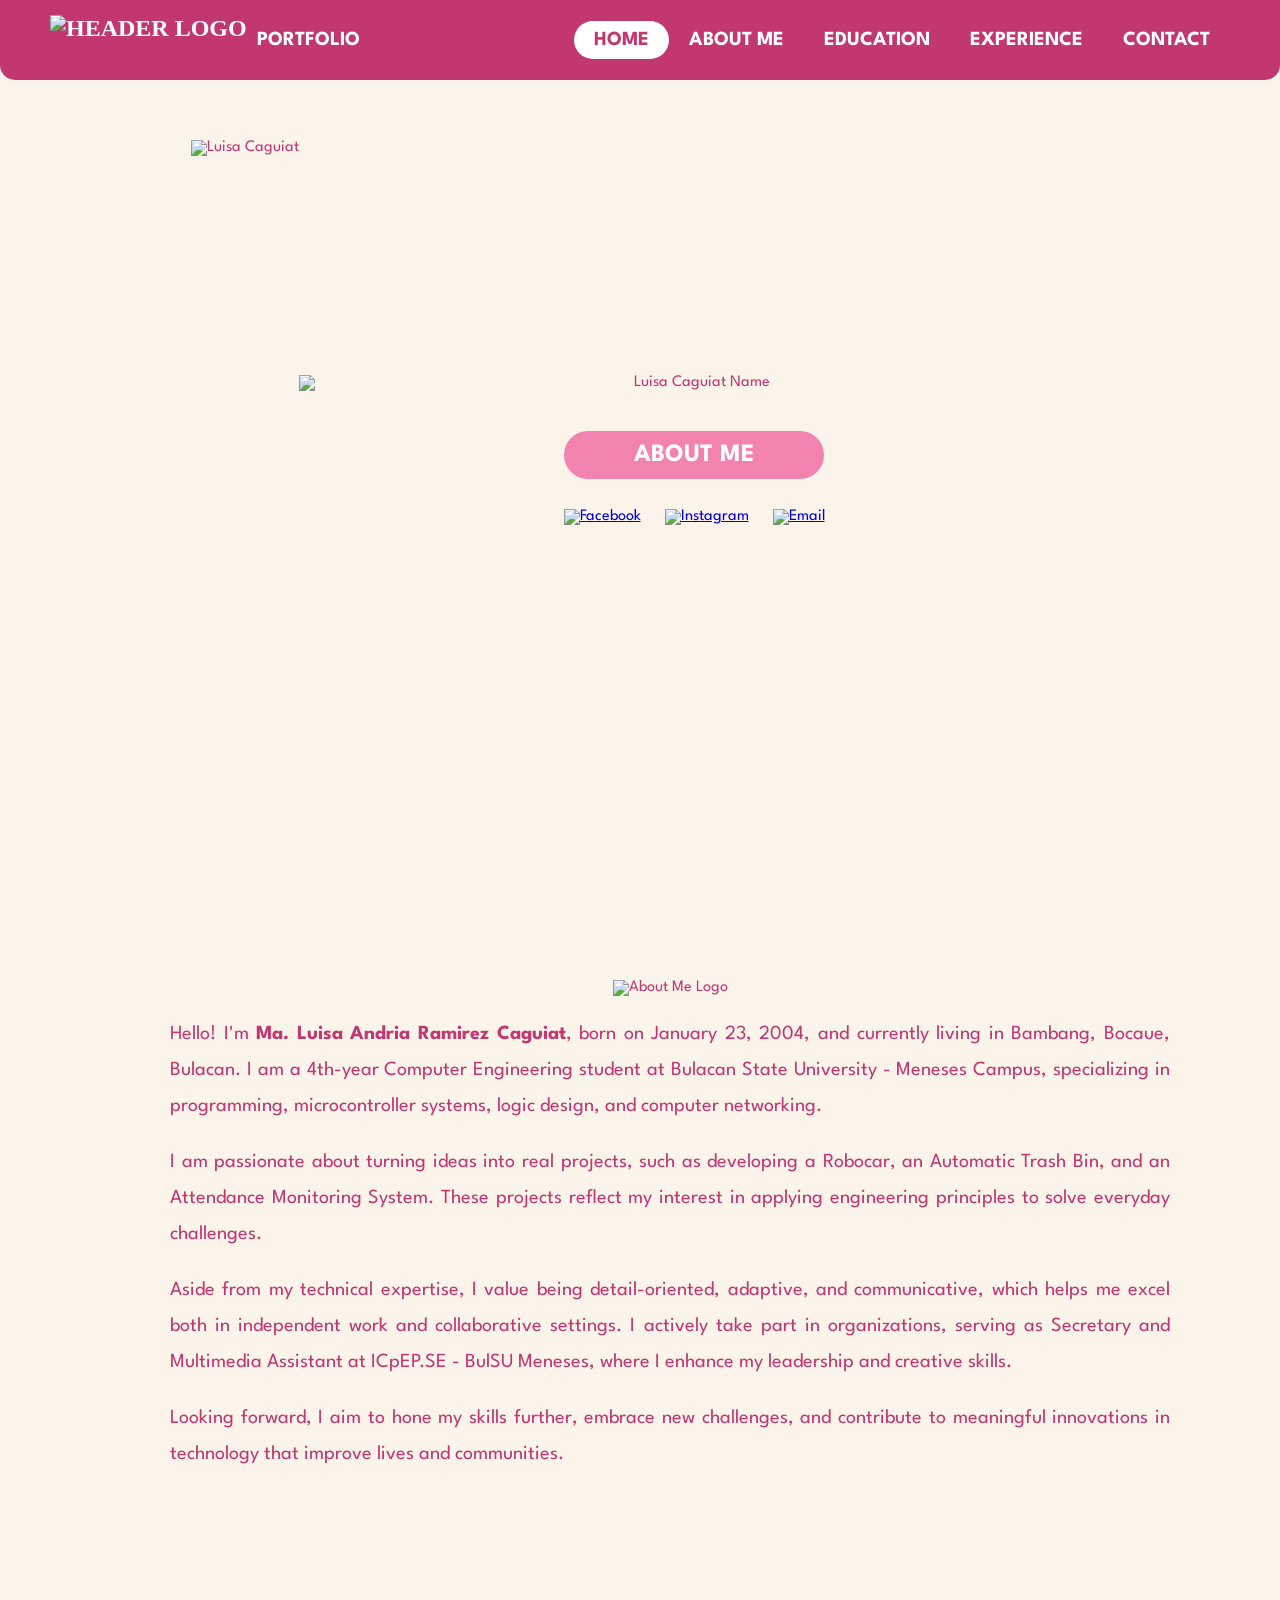
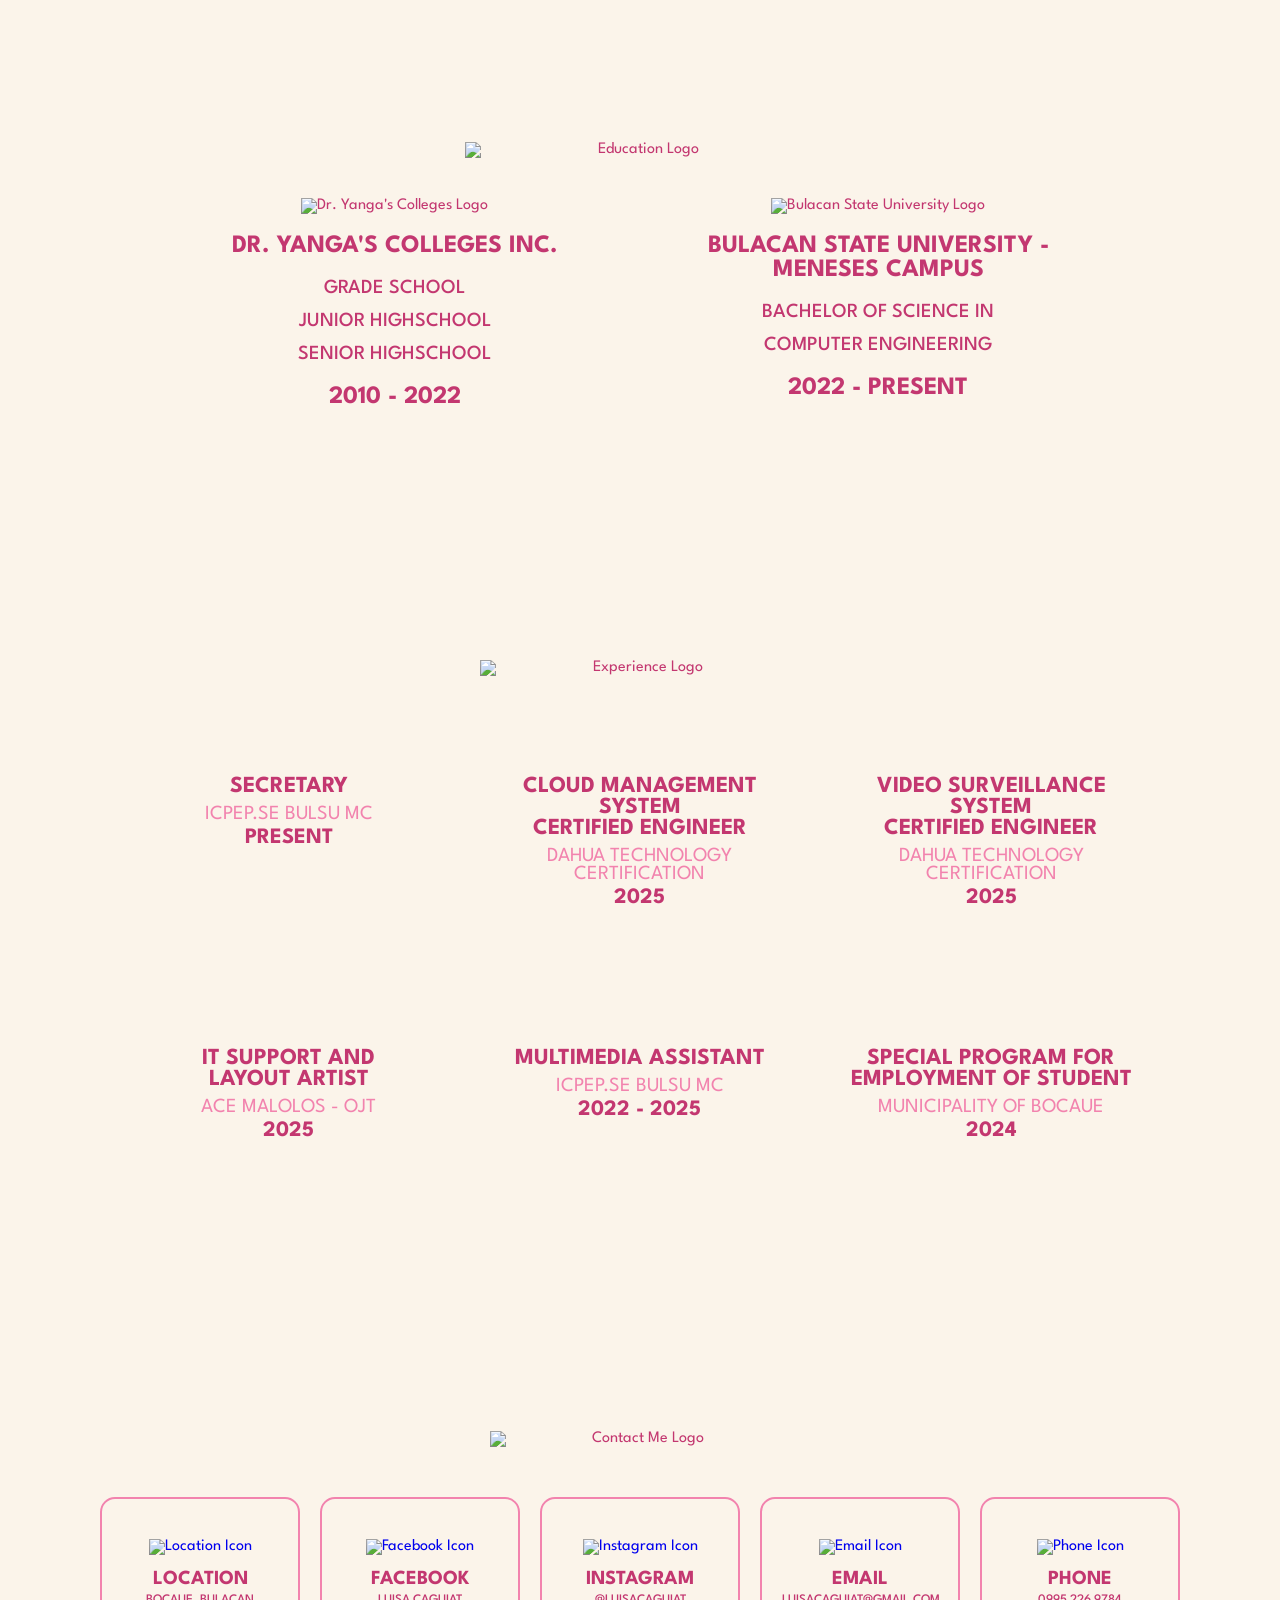
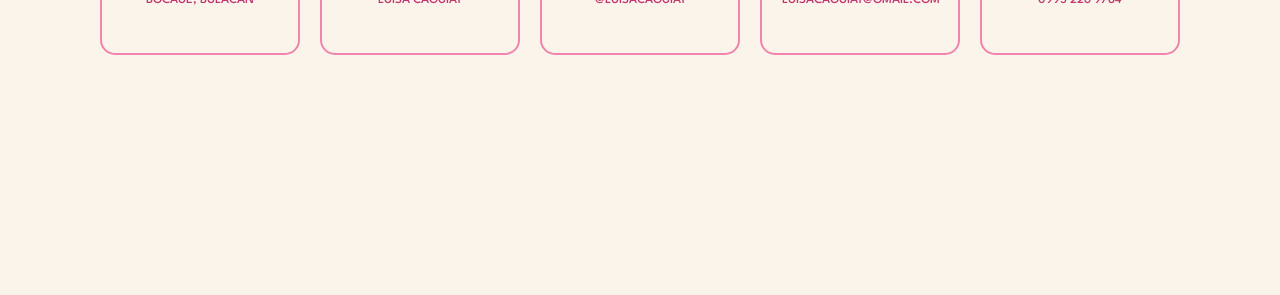
==== index.html @ eb60dd88 "Rename html.html to index.html" ====
<!DOCTYPE html>
<html lang="en">
  <head>
    <meta charset="UTF-8">
    <meta name="viewport" content="width=device-width, initial-scale=1.0">
    <title>Luisa Caguiat Portfolio</title>

    <!-- IMPORT FONT -->
    <link href="https://fonts.googleapis.com/css2?family=League+Spartan:wght@400;600;700&display=swap" rel="stylesheet">

    <!-- CSS AND JAVASCRIPT -->
    <link rel="stylesheet" href="css.css">
    <script src="script.js"></script>
  </head>

  <body>

    <!-- HEADER -->
      <header>
        <div class="logo">
          <img src="/Users/andria/Downloads/website_pictures/header_logo.png" alt="HEADER LOGO" class="logo-icon">
          <span class="logo-text">PORTFOLIO</span>
        </div>
          <nav>
            <ul>
              <li><a href="#home">HOME</a></li>
              <li><a href="#about">ABOUT ME</a></li>
              <li><a href="#education">EDUCATION</a></li>
              <li><a href="#experience">EXPERIENCE</a></li>
              <li><a href="#contact_me">CONTACT</a></li>
            </ul>
          </nav>
      </header>

    <!-- HOME -->
      <section id = "home" class="home">
        <div class="home-img">
          <img src="/Users/andria/Downloads/website_pictures/luisa_pic.png" alt="Luisa Caguiat">
        </div>
        <div class="home-content">
          <img src="/Users/andria/Downloads/website_pictures/luisa_caguiat.png" alt="Luisa Caguiat Name" class="name-img">
          <a href="#about" class="btn">ABOUT ME</a>
            <div class="socials">
              <a href="https://www.facebook.com/andriaaax/"><img src="/Users/andria/Downloads/website_pictures/facebook_logo.png" alt="Facebook"></a>
              <a href="https://www.instagram.com/luisacaguiat/"><img src="/Users/andria/Downloads/website_pictures/ig_logo.png" alt="Instagram"></a>
              <a href="mailto:luisacaguiat@gmail.com"><img src="/Users/andria/Downloads/website_pictures/mail_logo.png" alt="Email"></a>
            </div>
        </div>
      </section>

    <!-- ABOUT ME -->
      <section id="about" class="about-section">
        <div class="content">
            <img src="/Users/andria/Downloads/website_pictures/about_me.png" alt="About Me Logo" class="about-logo">
            <p>
              Hello! I'm <b>Ma. Luisa Andria Ramirez Caguiat</b>, born on January 23, 2004, and currently living in 
              Bambang, Bocaue, Bulacan. I am a 4th-year Computer Engineering student at Bulacan State 
              University - Meneses Campus, specializing in programming, microcontroller systems, logic design, 
              and computer networking.
            </p>  
            <p>
              I am passionate about turning ideas into real projects, such as developing a Robocar, an Automatic 
              Trash Bin, and an Attendance Monitoring System. These projects reflect my interest in applying 
              engineering principles to solve everyday challenges.
            </p>
            <p>
              Aside from my technical expertise, I value being detail-oriented, adaptive, and communicative, 
              which helps me excel both in independent work and collaborative settings. I actively take part in 
              organizations, serving as Secretary and Multimedia Assistant at ICpEP.SE - BulSU Meneses, 
              where I enhance my leadership and creative skills.
            </p>
            <p>
              Looking forward, I aim to hone my skills further, embrace new challenges, and contribute to 
              meaningful innovations in technology that improve lives and communities.
            </p>
        </div>
      </section>



    <!-- EDUCATION -->
      <section id="education" class="education-section">
        <div class="education-title">
          <img src="/Users/andria/Downloads/website_pictures/education_logo.png" alt="Education Logo">
        </div>

        <div class="education-container">
          <!-- DYCI -->
          <div class="education-card">
            <img src="/Users/andria/Downloads/website_pictures/dyci_logo.png" alt="Dr. Yanga's Colleges Logo">
            <h3>DR. YANGA'S COLLEGES INC.</h3>
            <p>GRADE SCHOOL</p>
            <p>JUNIOR HIGHSCHOOL</p>
            <p>SENIOR HIGHSCHOOL</p>
            <p class="year">2010 - 2022</p>
          </div>

          <!-- BULSU MC -->
          <div class="education-card">
            <img src="/Users/andria/Downloads/website_pictures/bulsu_logo.png" alt="Bulacan State University Logo">
            <h3>BULACAN STATE UNIVERSITY -<br> MENESES CAMPUS</h3>
            <p>BACHELOR OF SCIENCE IN</p>
            <p>COMPUTER ENGINEERING</p>
            <p class="year">2022 - PRESENT</p>
          </div>
        </div>
      </section>


    <!-- EXPERIENCE -->
      <section id="experience" class="experience">
        <img src="/Users/andria/Downloads/website_pictures/experience_logo.png" alt="Experience Logo" class="exp-title">

        <div class="exp-container">
          <div class="exp-box">
            <h3>SECRETARY</h3>
            <p>ICPEP.SE BULSU MC</p>
            <span>PRESENT</span>
          </div>

          <div class="exp-box">
            <h3>CLOUD MANAGEMENT SYSTEM<br> CERTIFIED ENGINEER</h3>
            <p>DAHUA TECHNOLOGY CERTIFICATION</p>
            <span>2025</span>
          </div>

          <div class="exp-box">
            <h3>VIDEO SURVEILLANCE SYSTEM<br> CERTIFIED ENGINEER</h3>
            <p>DAHUA TECHNOLOGY CERTIFICATION</p>
            <span>2025</span>
          </div>

          <div class="exp-box">
            <h3>IT SUPPORT AND<br> LAYOUT ARTIST</h3>
            <p>ACE MALOLOS - OJT</p>
            <span>2025</span>
          </div>

          <div class="exp-box">
            <h3>MULTIMEDIA ASSISTANT</h3>
            <p>ICPEP.SE BULSU MC</p>
            <span>2022 - 2025</span>
          </div>

          <div class="exp-box">
            <h3>SPECIAL PROGRAM FOR<br> EMPLOYMENT OF STUDENT</h3>
            <p>MUNICIPALITY OF BOCAUE</p>
            <span>2024</span>
          </div>
        </div>
      </section>

    <!-- CONTACT -->
      <section id="contact_me" class="contact">
        <img src="/Users/andria/Downloads/website_pictures/contact_me_logo.png" alt="Contact Me Logo" class="contact-title">

        <div class="contact-container">
          <!-- LOCATION -->
          <a href="https://maps.apple.com/place?auid=5457978968095802578&coordinate=14.790913,120.927696&lsp=7618&name=My%20Location&map=explore" target="_blank" class="contact-box">
            <img src="/Users/andria/Downloads/website_pictures/location_logo.png" alt="Location Icon" class="contact-icon">
            <h3>LOCATION</h3>
            <p> BOCAUE, BULACAN</p>
          </a>

          <!-- FACEBOOK -->
          <a href="https://www.facebook.com/andriaaax/" target="_blank" class="contact-box">
            <img src="/Users/andria/Downloads/website_pictures/fb_logo.png" alt="Facebook Icon" class="contact-icon">
            <h3>FACEBOOK</h3>
            <p>LUISA CAGUIAT</p>
          </a>
          
        <!-- INSTAGRAM -->
          <a href="https://www.instagram.com/luisacaguiat/" target="_blank" class="contact-box">
            <img src="/Users/andria/Downloads/website_pictures/insta_logo.png" alt="Instagram Icon" class="contact-icon">
            <h3>INSTAGRAM</h3>
            <p>@LUISACAGUIAT</p>
          </a>

          <!-- EMAIL -->
          <a href="mailto:luisacaguiat@gmail.com" class="contact-box">
            <img src="/Users/andria/Downloads/website_pictures/HOME PAGE (2).png" alt="Email Icon" class="contact-icon">
            <h3>EMAIL</h3>
            <p>LUISACAGUIAT@GMAIL.COM</p>
          </a>

          
          <a href="tel:+639952269784" class="contact-box">
            <img src="/Users/andria/Downloads/website_pictures/phone_logo.png" alt="Phone Icon" class="contact-icon">
            <h3>PHONE</h3>
            <p>0995 226 9784</p>
          </a>
        </div>
      </section>

  </body>
</html>
---- css.css ----
* {
  margin: 0;
  padding: 0;
  box-sizing: border-box;
}

body {
  background: #fbf4ea;
  color: #c33770;
  font-family: 'League Spartan', sans-serif;
  padding-top: 80px;
}

/* HEADER */
header {
  position: fixed;
  top: 0;
  left: 0;
  width: 100%;
  z-index: 1000;
  display: flex;
  justify-content: space-between;
  align-items: center;
  background: #c33770;
  padding: 15px 50px;
  color: white;
  font-size: 20px;
  border-bottom-left-radius: 15px;
  border-bottom-right-radius: 15px;
}

.logo {
  font-weight: bold;
  display: flex;
  align-items: center;
}

.logo-icon {
  font-family: 'Amoresa', cursive;
  font-size: 24px;
  margin-right: 10px;
  height: 50px;
}

nav ul {
  list-style: none;
  margin: 0;
  padding: 0;
  display: flex;
}

nav ul li a {
  text-decoration: none;
  padding: 10px 20px;
  border-radius: 20px;
  color: white;
  font-weight: bold;
  transition: background 0.3s;
}

nav ul li a:hover {
  background: #a82b58;  /* darker hover */
}

nav ul li a.active {
  background: white;   /* highlight */
  color: #c33770;      /* main theme color */
}

/* HOME */
.home-img{
  height: 650px;
  width: auto;
  display: flex;
}

.name-img {
  width: 790px; 
  height: auto;      
  margin-bottom: 20px;
  display: block;
}

.home {
  display: flex;
  align-items: center;
  justify-content: center;
  padding: 60px 10%;
  scroll-margin-top: 100px; 
}

.btn {
  display: inline-block;
  margin-top: 20px;
  padding: 12px 70px;
  background: #f283ae;
  color: white;
  border-radius: 30px;
  text-decoration: none;
  font-weight: bold;
  transition: 0.3s;
  font-size: 25px;
}

.btn:hover {
  background: #c33770;
}

.socials img {
  width: 60px;
  margin: 30px 10px;
  transition: transform 0.3s;
}

.socials img:hover {
  transform: scale(1.2);
}


 /* ABOUT */
.about-section {
  display: flex;
  justify-content: space-around;
  align-items: center;
  padding: 130px 80px;
}

.about-section .content {
  flex: 1;
  margin-left: 60px;
  max-width: 1000px;
}

.about-section .about-logo {
  width: 300px;
  margin-bottom: 20px;
}

.about-section p {
  font-size: 20px;
  line-height: 1.8;
  margin-bottom: 20px;
  text-align: justify;
}

section {
  padding: 60px 10%;
  text-align: center;
}

section h2 {
  font-family: 'Amoresa', cursive;
  font-size: 40px;
  color: #c33770;
  margin-bottom: 20px;
}


/* EDUCATION */
.education-section {
  text-align: center;
  padding: 120px 40px;
}

.education-title {
  display: flex;
  justify-content: center;
  align-items: center;
  gap: 15px;
  margin-bottom: 40px;
}

.education-title img {
  width: 350px; /* size of logo */
  height: auto;
}

.education-title h2 {
  font-family: 'Great Vibes', cursive;
  font-size: 60px;
  color: #f48ca5;
}

.education-container {
  display: flex;
  justify-content: center;
  align-items: flex-start;
  gap: 150px;
  flex-wrap: wrap;
}

.education-card {
  text-align: center;
  max-width: 400px;
}

.education-card img {
  width: 250px;
  height: auto;
  margin-bottom: 20px;
}

.education-card h3 {
  font-weight: 700;
  font-size: 25px;
  margin-bottom: 15px;
}

.education-card p {
  font-size: 20px;
  margin: 3px 0;
  line-height: 1.5;
  font-weight: 500;
}

.education-card .year {
  font-weight: 700;
  font-size: 25px;
  margin-top: 10px;
}
    
/* EXPERIENCE */
.experience {
  padding: 120px 10%;
  text-align: center;
}

.exp-title {
  width: 320px;    
  height: auto;
  margin: 0 auto 50px;
  display: block;
}

.exp-container {
  display: grid;
  grid-template-columns: repeat(3, 1fr);
  gap: 40px 30px;
  justify-items: center;
}

.exp-box {
  background: transparent;
  color: #c33770;
  max-width: 450px;
  padding: 50px 10px;
  text-align: center;
}

.exp-box h3 {
  font-size: 23px;
  font-weight: bold;
  margin-bottom: 8px;
  text-transform: uppercase;
}

.exp-box p {
  font-size: 20px;
  color: #f283ae;
  margin-bottom: 5px;
}

.exp-box span {
  font-size: 22px;
  font-weight: bold;
  color: #c33770;
}

/* CONTACT */
.contact {
  padding: 120px 10%;
  text-align: center;
}

.contact-title {
  width: 300px;
  height: auto;
  margin: 0 auto 50px;
  display: block;
}

.contact-container {
  display: grid;
  grid-template-columns: repeat(5, 1fr);  
  gap: 20px;
  justify-content: center;
  justify-items: center;
}

.contact-box {
  border: 2px solid #f283ae;
  border-radius: 15px;
  padding: 40px 20px;
  text-align: center;
  width: 200px;
  text-decoration: none;
  transition: transform 0.3s ease, background 0.3s ease;
  margin-bottom: 120px;
}

.contact-box:hover {
  background: #ffe8f1;
  transform: translateY(-5px);
}   

.contact-icon {
  width: 70px;
  height: auto;
  margin-bottom: 15px;
}

.contact-box h3 {
  font-size: 20px;
  font-weight: bold;
  color: #c33770;
}

.contact-box p {
  font-size: 13px;
  margin: 3px 0;
  line-height: 1.5;
  font-weight: 500;
  color: #c33770;
}
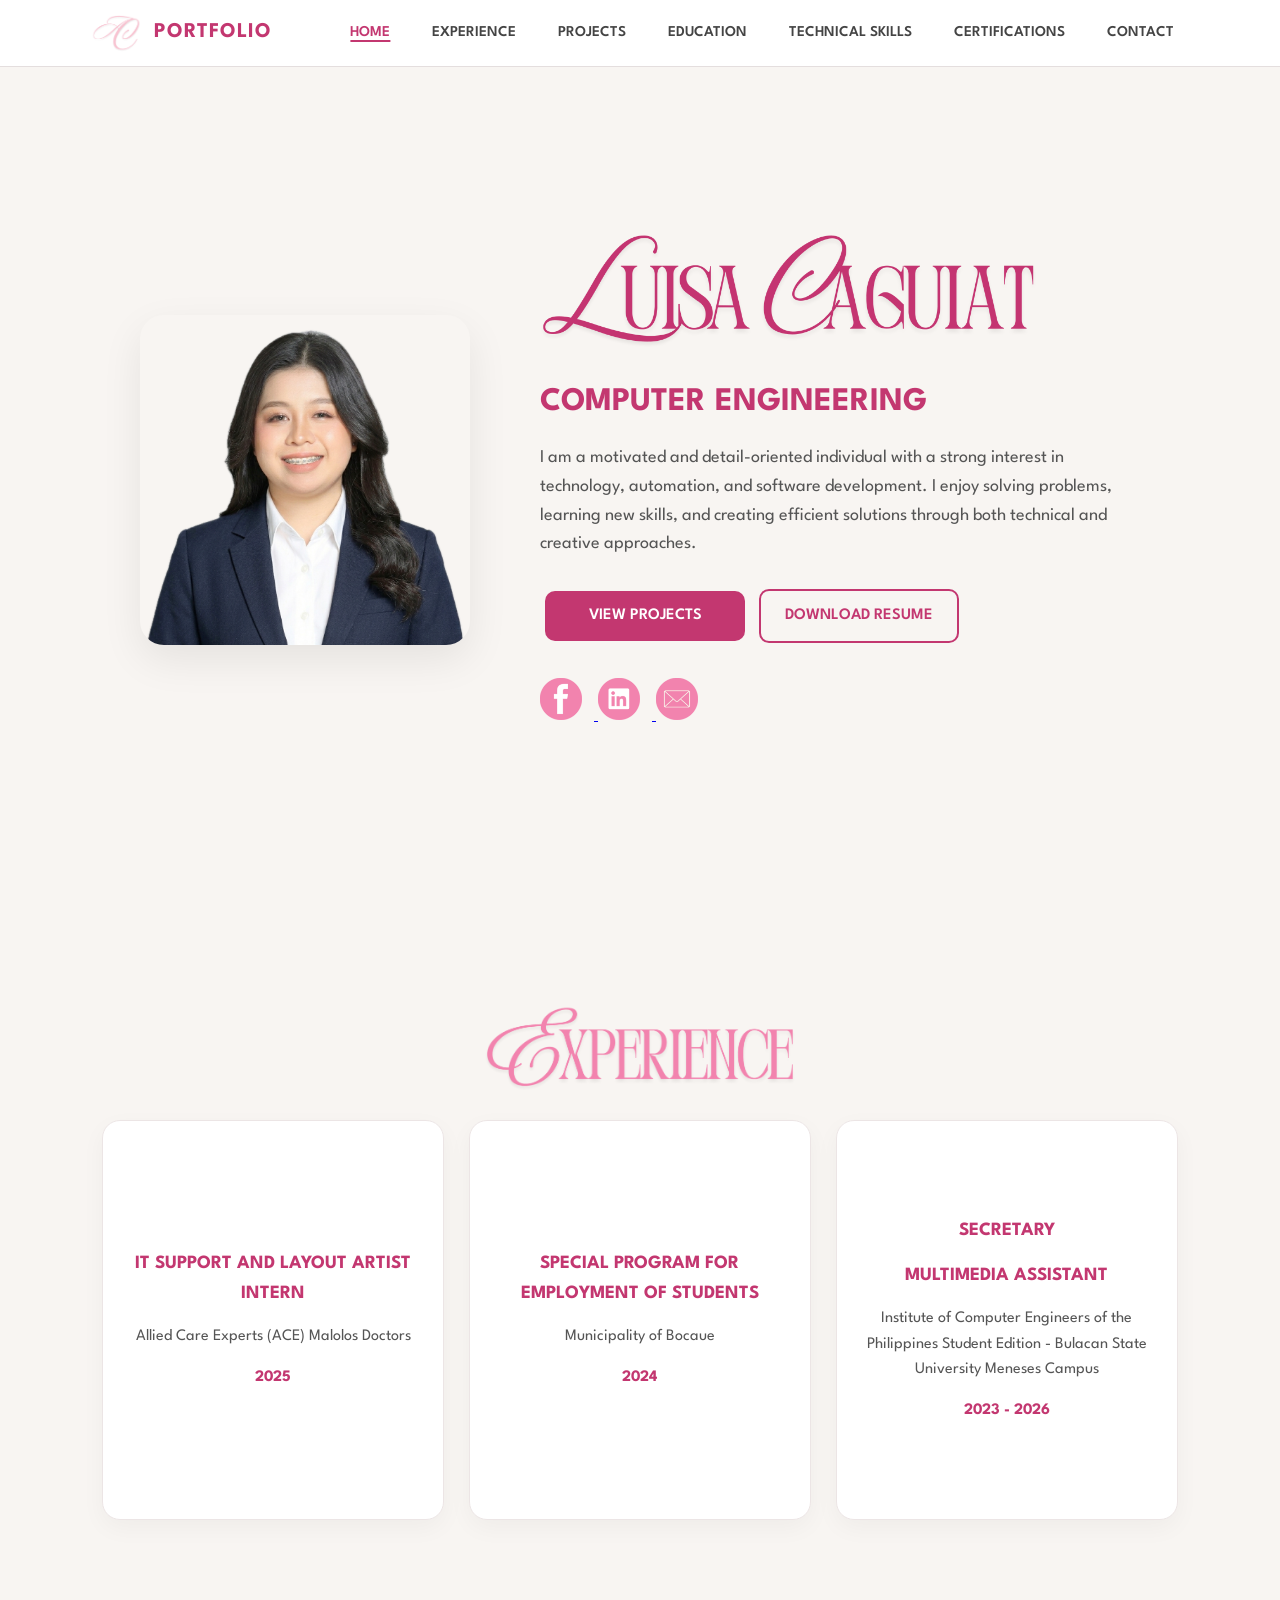
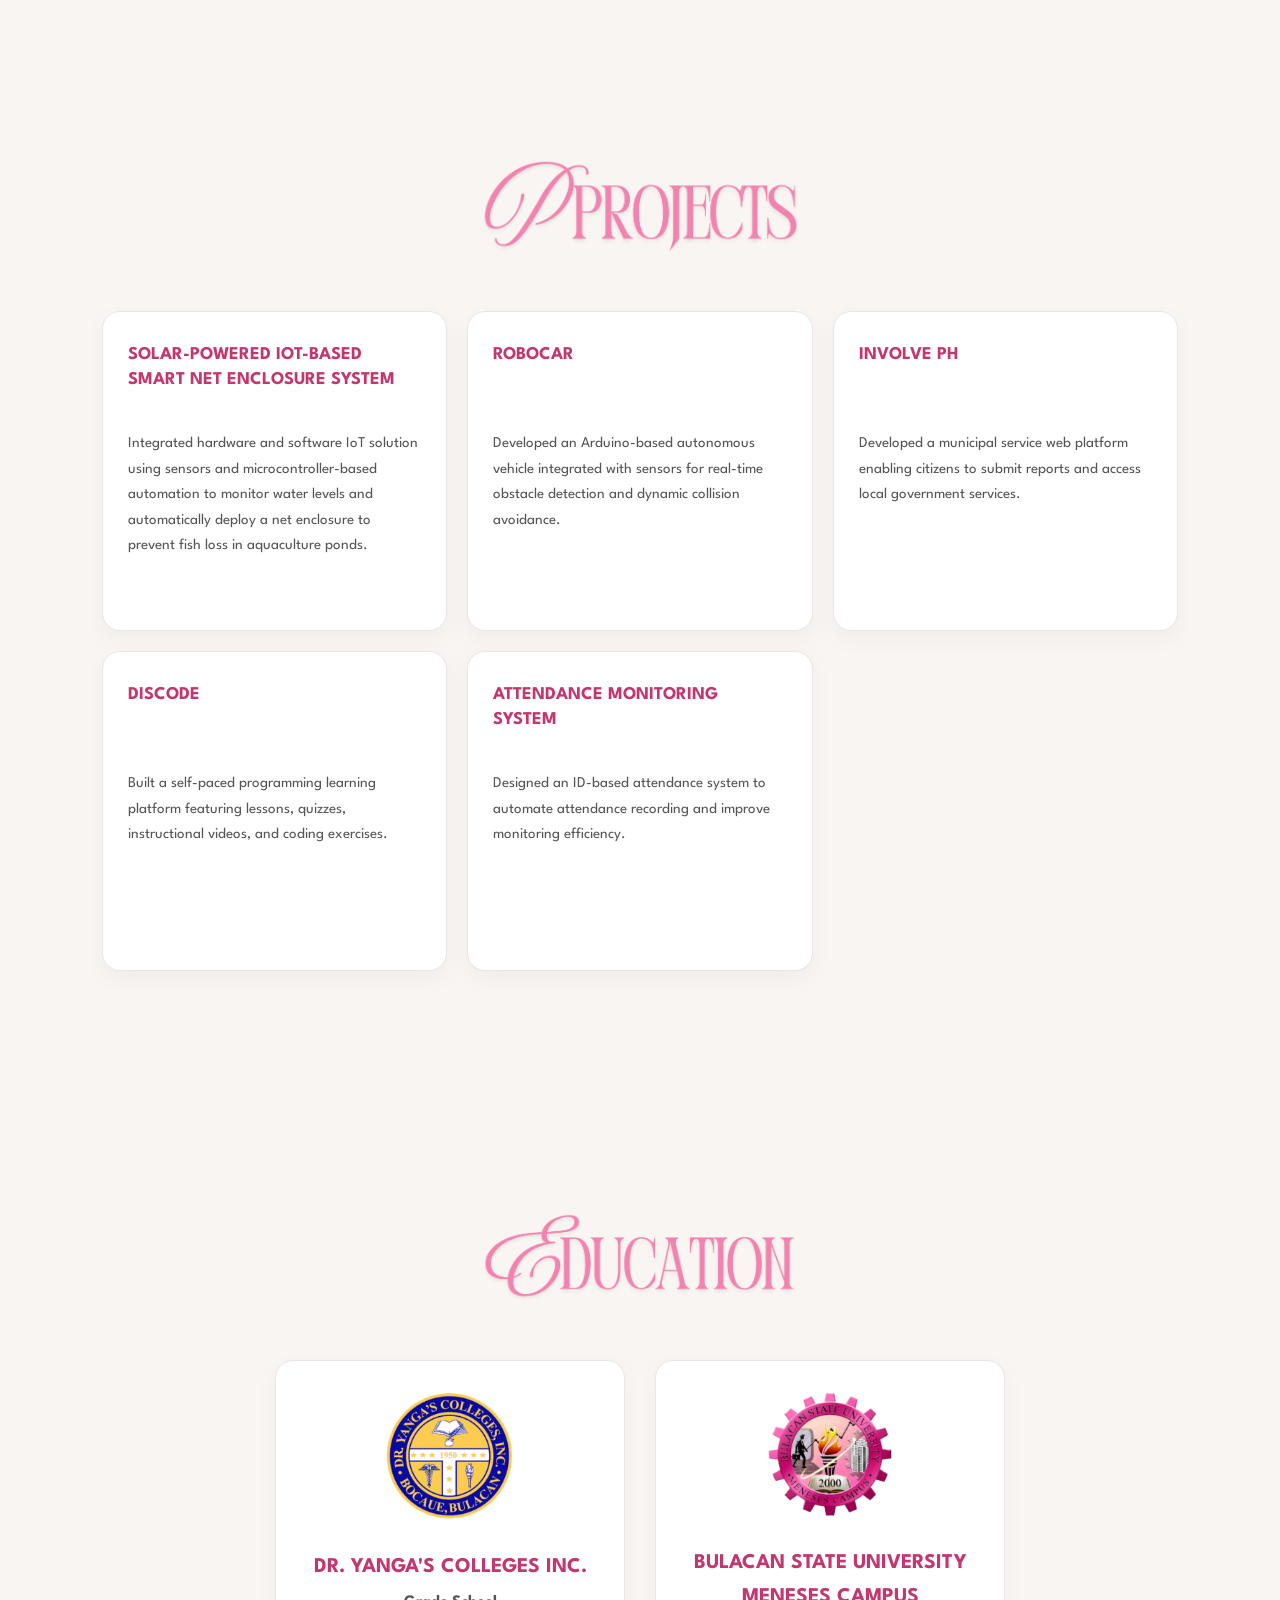
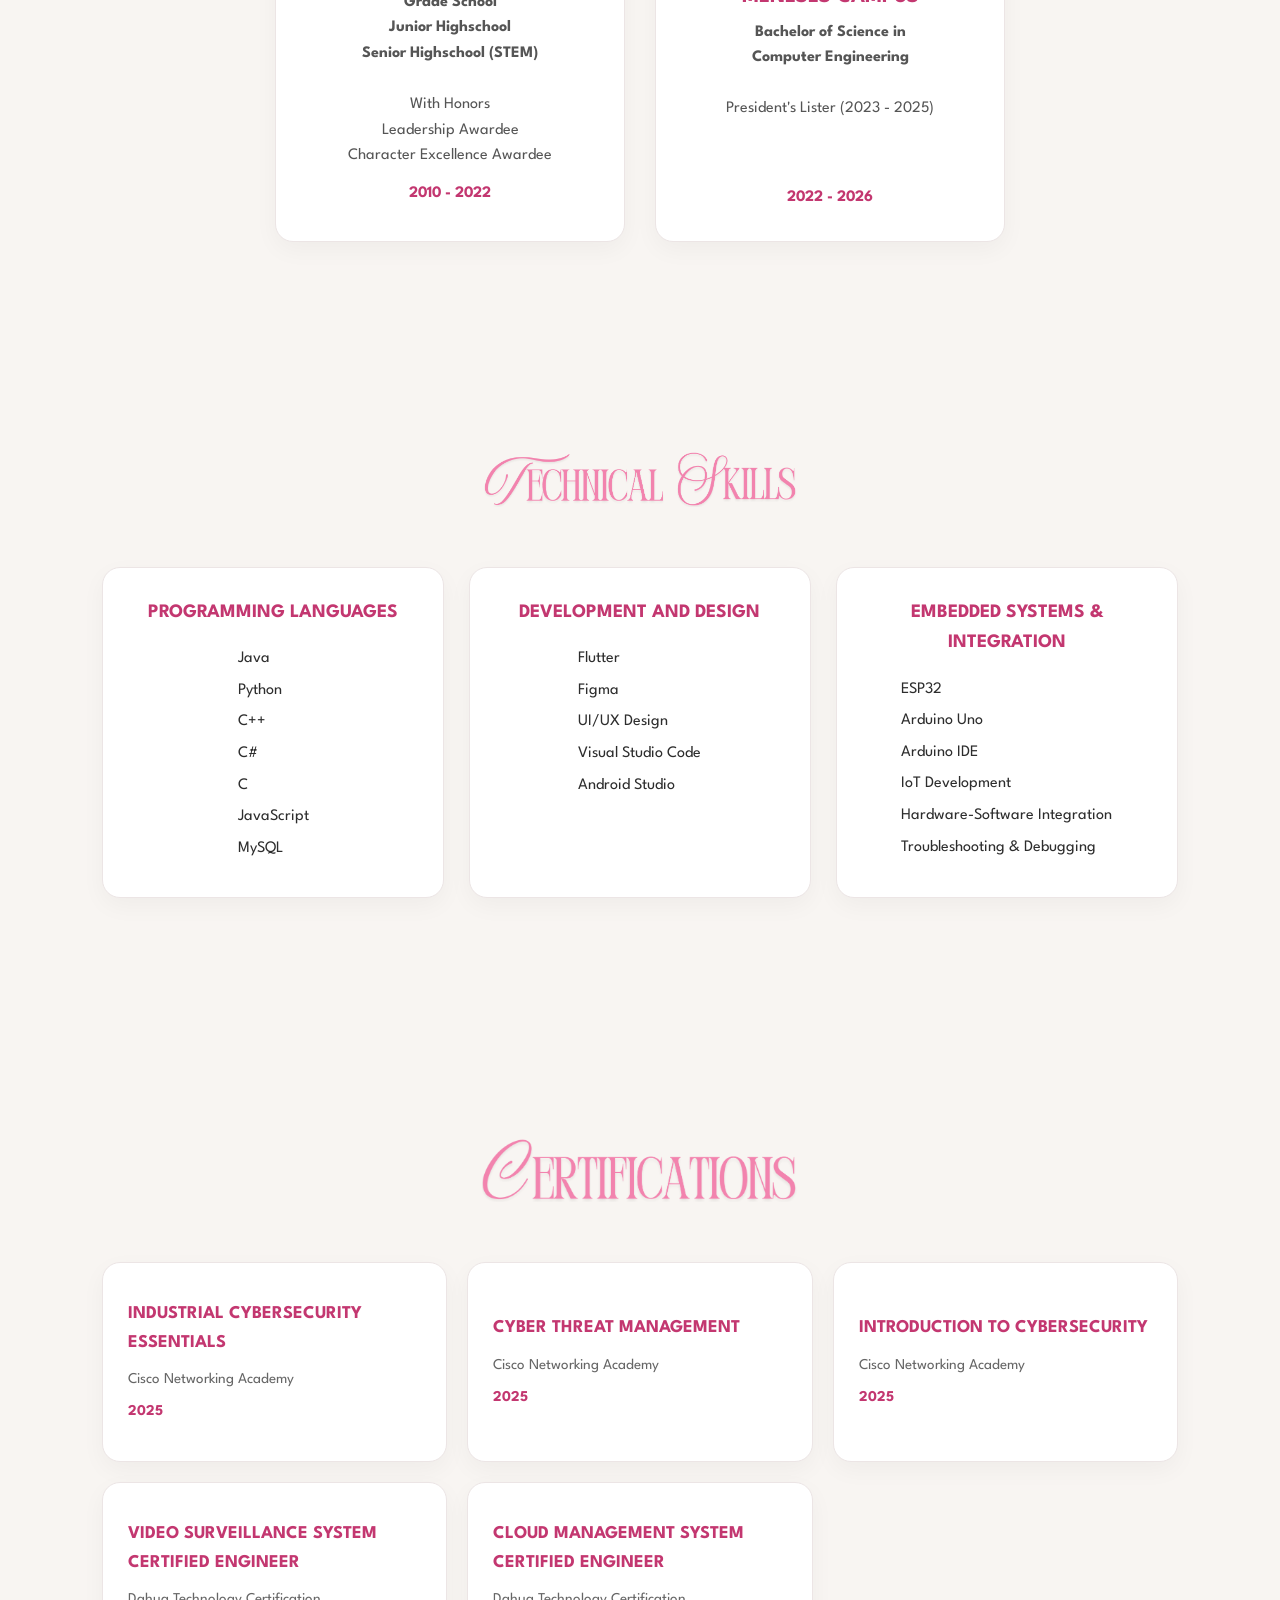
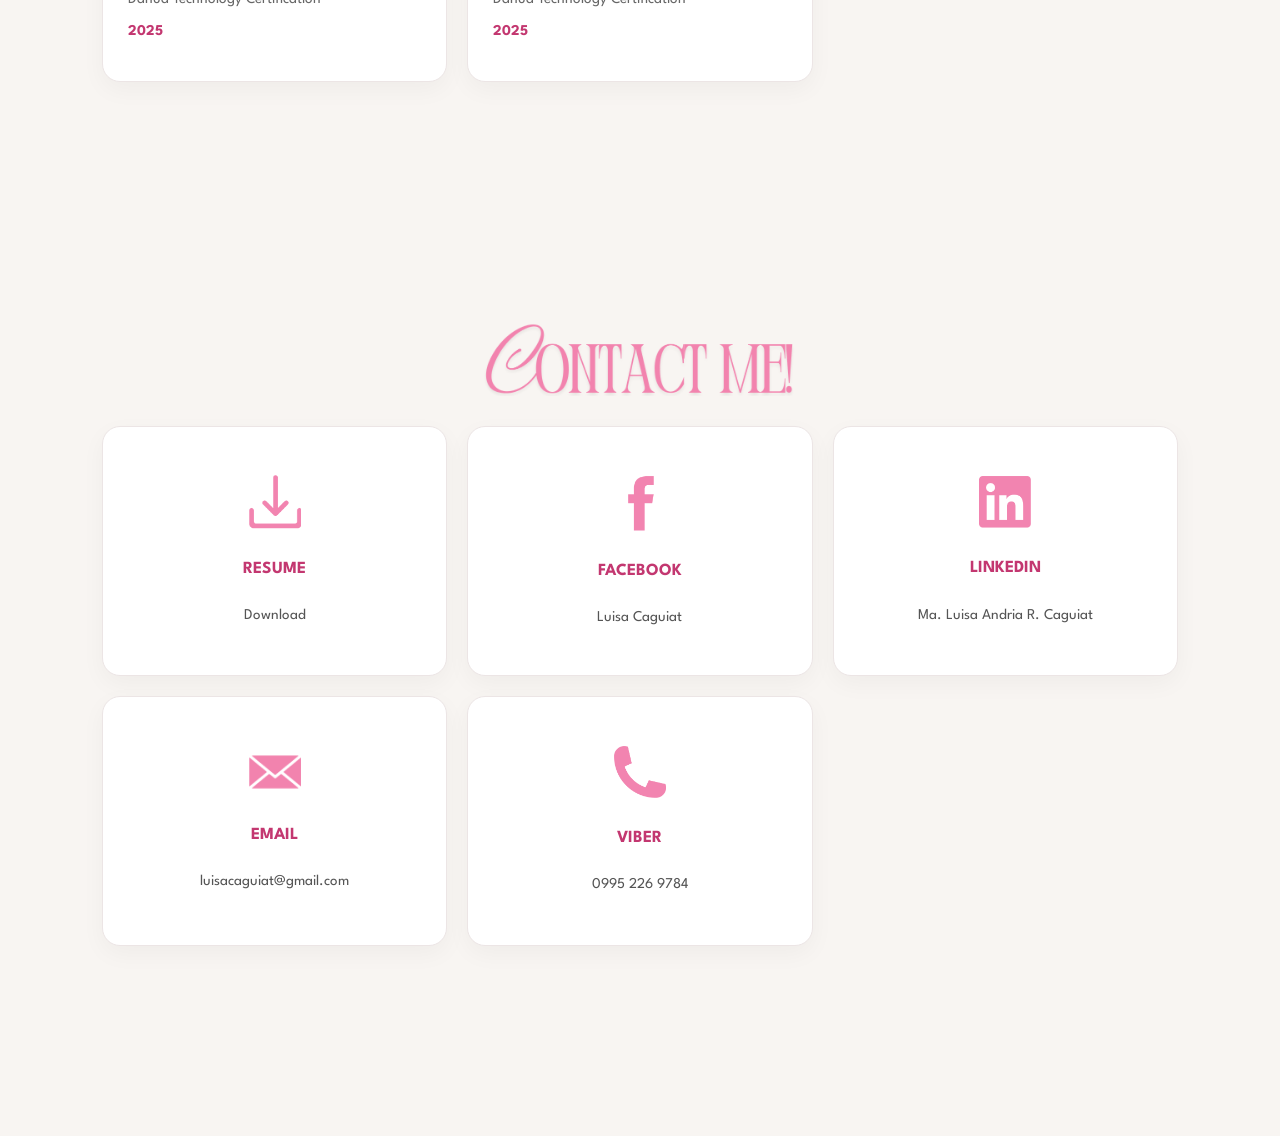
==== commit 48f69b1c: "Rename html.html to index.html" ====
--- a/index.html
+++ b/index.html
@@ -1,196 +1,391 @@
 <!DOCTYPE html>
 <html lang="en">
-  <head>
-    <meta charset="UTF-8">
-    <meta name="viewport" content="width=device-width, initial-scale=1.0">
-    <title>Luisa Caguiat Portfolio</title>
-
-    <!-- IMPORT FONT -->
-    <link href="https://fonts.googleapis.com/css2?family=League+Spartan:wght@400;600;700&display=swap" rel="stylesheet">
-
-    <!-- CSS AND JAVASCRIPT -->
-    <link rel="stylesheet" href="css.css">
-    <script src="script.js"></script>
-  </head>
-
-  <body>
-
-    <!-- HEADER -->
-      <header>
-        <div class="logo">
-          <img src="/Users/andria/Downloads/website_pictures/header_logo.png" alt="HEADER LOGO" class="logo-icon">
-          <span class="logo-text">PORTFOLIO</span>
+<head>
+  <meta charset="UTF-8">
+  <meta name="viewport" content="width=device-width, initial-scale=1.0">
+  <title>Luisa Caguiat Portfolio</title>
+
+  <!-- FONT -->
+  <link href="https://fonts.googleapis.com/css2?family=League+Spartan:wght@400;600;700&display=swap" rel="stylesheet">
+
+  <!-- CSS -->
+  <link rel="stylesheet" href="css.css">
+</head>
+
+<body>
+
+  <!-- HEADER -->
+  <header>
+    <div class="logo">
+      <img src="website_pictures/header_logo.png" alt="Header Logo" class="logo-icon">
+      <span class="logo-text">PORTFOLIO</span>
+    </div>
+
+    <nav>
+      <ul>
+        <li><a href="#home">HOME</a></li>
+        <li><a href="#experience">EXPERIENCE</a></li>
+        <li><a href="#projects">PROJECTS</a></li>
+        <li><a href="#education">EDUCATION</a></li>
+        <li><a href="#skills">TECHNICAL SKILLS</a></li>
+        <li><a href="#certifications">CERTIFICATIONS</a></li>
+        <li><a href="#contact_me">CONTACT</a></li>
+      </ul>
+    </nav>
+  </header>
+
+  <!-- HOME -->
+  <section id="home" class="home">
+
+    <div class="home-img">
+      <div class="img-container">
+        <img src="website_pictures/luisa_pic.png" alt="Luisa Caguiat">
+      </div>
+    </div>
+
+    <div class="home-content">
+      <img src="website_pictures/luisa_caguiat.png" alt="Luisa Caguiat Name" class="name-img">
+
+      <h2>COMPUTER ENGINEERING</h2>
+
+      <p>
+I am a motivated and detail-oriented individual with a strong interest in technology, automation, and software development. I enjoy solving problems, learning new skills, and creating efficient solutions through both technical and creative approaches.
+      </p>
+
+      <div class="home-actions">
+        <a href="#projects" class="btn btn-primary">VIEW PROJECTS</a>
+        <a href="website_pictures/Caguiat-Resume.pdf" class="btn btn-secondary" download>DOWNLOAD RESUME</a>
+      </div>
+
+      <div class="socials">
+        <a href="https://www.facebook.com/andriaaax/">
+          <img src="website_pictures/facebook_logo.png" alt="Facebook">
+        </a>
+
+        <a href="https://www.linkedin.com/in/ma-luisa-andria-caguiat-0b6a83408">
+          <img src="website_pictures/linked-in_logo.png" alt="Instagram">
+        </a>
+
+        <a href="mailto:luisacaguiat@gmail.com">
+          <img src="website_pictures/mail_logo.png" alt="Email">
+        </a>
+      </div>
+    </div>
+
+  </section>
+
+  <!-- EXPERIENCE -->
+  <section id="experience" class="experience">
+
+    <img src="website_pictures/experience_logo.png" alt="Experience Logo" class="exp-title">
+
+    <div class="exp-container">
+
+      <div class="flip-card">
+        <div class="flip-card-inner">
+          <div class="flip-card-front exp-box">
+            <h3>IT SUPPORT AND LAYOUT ARTIST INTERN</h3>
+            <p>Allied Care Experts (ACE) Malolos Doctors</p>
+            <span>2025</span>
+          </div>
+          <div class="flip-card-back">
+            <p>
+             <br> - Resolved hardware, software, and network issues to ensure stable daily operations
+              <br> - Developed an employee ID system to improve data processing, ID generation, and distribution efficiency
+              <br> - Supported system connectivity and internal technical operations</p>
+          </div>
         </div>
-          <nav>
-            <ul>
-              <li><a href="#home">HOME</a></li>
-              <li><a href="#about">ABOUT ME</a></li>
-              <li><a href="#education">EDUCATION</a></li>
-              <li><a href="#experience">EXPERIENCE</a></li>
-              <li><a href="#contact_me">CONTACT</a></li>
-            </ul>
-          </nav>
-      </header>
-
-    <!-- HOME -->
-      <section id = "home" class="home">
-        <div class="home-img">
-          <img src="/Users/andria/Downloads/website_pictures/luisa_pic.png" alt="Luisa Caguiat">
+      </div>
+
+      <div class="flip-card">
+        <div class="flip-card-inner">
+          <div class="flip-card-front exp-box">
+            <h3>SPECIAL PROGRAM FOR EMPLOYMENT OF STUDENTS</h3>
+            <p>Municipality of Bocaue</p>
+            <span>2024</span>
+          </div>
+          <div class="flip-card-back">
+            <p>
+              <br> - Handled data encoding and Excel-based record management for accurate and organized databases
+              <br> - Provided basic IT support including troubleshooting and system setup assistance
+              <br> - Assisted in administrative and technical tasks to support smooth office operations
+            </p>
+          </div>
         </div>
-        <div class="home-content">
-          <img src="/Users/andria/Downloads/website_pictures/luisa_caguiat.png" alt="Luisa Caguiat Name" class="name-img">
-          <a href="#about" class="btn">ABOUT ME</a>
-            <div class="socials">
-              <a href="https://www.facebook.com/andriaaax/"><img src="/Users/andria/Downloads/website_pictures/facebook_logo.png" alt="Facebook"></a>
-              <a href="https://www.instagram.com/luisacaguiat/"><img src="/Users/andria/Downloads/website_pictures/ig_logo.png" alt="Instagram"></a>
-              <a href="mailto:luisacaguiat@gmail.com"><img src="/Users/andria/Downloads/website_pictures/mail_logo.png" alt="Email"></a>
-            </div>
+      </div>
+      
+      <div class="flip-card">
+        <div class="flip-card-inner">
+          <div class="flip-card-front exp-box">
+            <h3>SECRETARY</h3>
+            <h3>MULTIMEDIA ASSISTANT</h3>
+            <p>Institute of Computer Engineers of the Philippines Student Edition - Bulacan State University Meneses Campus</p>
+            <span>2023 - 2026</span>
+          </div>
+          <div class="flip-card-back">
+            <p> - Managed documentation and reports to ensure compliance with requirements and standards
+           <br> - Designed publication materials for organizational announcements and communication
+            <br> - Developed workflow automation to enhance inter-team communication and improve task coordination</p>
+          </div>
         </div>
-      </section>
-
-    <!-- ABOUT ME -->
-      <section id="about" class="about-section">
-        <div class="content">
-            <img src="/Users/andria/Downloads/website_pictures/about_me.png" alt="About Me Logo" class="about-logo">
-            <p>
-              Hello! I'm <b>Ma. Luisa Andria Ramirez Caguiat</b>, born on January 23, 2004, and currently living in 
-              Bambang, Bocaue, Bulacan. I am a 4th-year Computer Engineering student at Bulacan State 
-              University - Meneses Campus, specializing in programming, microcontroller systems, logic design, 
-              and computer networking.
-            </p>  
-            <p>
-              I am passionate about turning ideas into real projects, such as developing a Robocar, an Automatic 
-              Trash Bin, and an Attendance Monitoring System. These projects reflect my interest in applying 
-              engineering principles to solve everyday challenges.
-            </p>
-            <p>
-              Aside from my technical expertise, I value being detail-oriented, adaptive, and communicative, 
-              which helps me excel both in independent work and collaborative settings. I actively take part in 
-              organizations, serving as Secretary and Multimedia Assistant at ICpEP.SE - BulSU Meneses, 
-              where I enhance my leadership and creative skills.
-            </p>
-            <p>
-              Looking forward, I aim to hone my skills further, embrace new challenges, and contribute to 
-              meaningful innovations in technology that improve lives and communities.
-            </p>
-        </div>
-      </section>
-
-
-
-    <!-- EDUCATION -->
-      <section id="education" class="education-section">
-        <div class="education-title">
-          <img src="/Users/andria/Downloads/website_pictures/education_logo.png" alt="Education Logo">
-        </div>
-
-        <div class="education-container">
-          <!-- DYCI -->
-          <div class="education-card">
-            <img src="/Users/andria/Downloads/website_pictures/dyci_logo.png" alt="Dr. Yanga's Colleges Logo">
-            <h3>DR. YANGA'S COLLEGES INC.</h3>
-            <p>GRADE SCHOOL</p>
-            <p>JUNIOR HIGHSCHOOL</p>
-            <p>SENIOR HIGHSCHOOL</p>
-            <p class="year">2010 - 2022</p>
-          </div>
-
-          <!-- BULSU MC -->
-          <div class="education-card">
-            <img src="/Users/andria/Downloads/website_pictures/bulsu_logo.png" alt="Bulacan State University Logo">
-            <h3>BULACAN STATE UNIVERSITY -<br> MENESES CAMPUS</h3>
-            <p>BACHELOR OF SCIENCE IN</p>
-            <p>COMPUTER ENGINEERING</p>
-            <p class="year">2022 - PRESENT</p>
-          </div>
-        </div>
-      </section>
-
-
-    <!-- EXPERIENCE -->
-      <section id="experience" class="experience">
-        <img src="/Users/andria/Downloads/website_pictures/experience_logo.png" alt="Experience Logo" class="exp-title">
-
-        <div class="exp-container">
-          <div class="exp-box">
-            <h3>SECRETARY</h3>
-            <p>ICPEP.SE BULSU MC</p>
-            <span>PRESENT</span>
-          </div>
-
-          <div class="exp-box">
-            <h3>CLOUD MANAGEMENT SYSTEM<br> CERTIFIED ENGINEER</h3>
-            <p>DAHUA TECHNOLOGY CERTIFICATION</p>
-            <span>2025</span>
-          </div>
-
-          <div class="exp-box">
-            <h3>VIDEO SURVEILLANCE SYSTEM<br> CERTIFIED ENGINEER</h3>
-            <p>DAHUA TECHNOLOGY CERTIFICATION</p>
-            <span>2025</span>
-          </div>
-
-          <div class="exp-box">
-            <h3>IT SUPPORT AND<br> LAYOUT ARTIST</h3>
-            <p>ACE MALOLOS - OJT</p>
-            <span>2025</span>
-          </div>
-
-          <div class="exp-box">
-            <h3>MULTIMEDIA ASSISTANT</h3>
-            <p>ICPEP.SE BULSU MC</p>
-            <span>2022 - 2025</span>
-          </div>
-
-          <div class="exp-box">
-            <h3>SPECIAL PROGRAM FOR<br> EMPLOYMENT OF STUDENT</h3>
-            <p>MUNICIPALITY OF BOCAUE</p>
-            <span>2024</span>
-          </div>
-        </div>
-      </section>
-
-    <!-- CONTACT -->
-      <section id="contact_me" class="contact">
-        <img src="/Users/andria/Downloads/website_pictures/contact_me_logo.png" alt="Contact Me Logo" class="contact-title">
-
-        <div class="contact-container">
-          <!-- LOCATION -->
-          <a href="https://maps.apple.com/place?auid=5457978968095802578&coordinate=14.790913,120.927696&lsp=7618&name=My%20Location&map=explore" target="_blank" class="contact-box">
-            <img src="/Users/andria/Downloads/website_pictures/location_logo.png" alt="Location Icon" class="contact-icon">
-            <h3>LOCATION</h3>
-            <p> BOCAUE, BULACAN</p>
-          </a>
-
-          <!-- FACEBOOK -->
-          <a href="https://www.facebook.com/andriaaax/" target="_blank" class="contact-box">
-            <img src="/Users/andria/Downloads/website_pictures/fb_logo.png" alt="Facebook Icon" class="contact-icon">
-            <h3>FACEBOOK</h3>
-            <p>LUISA CAGUIAT</p>
-          </a>
-          
-        <!-- INSTAGRAM -->
-          <a href="https://www.instagram.com/luisacaguiat/" target="_blank" class="contact-box">
-            <img src="/Users/andria/Downloads/website_pictures/insta_logo.png" alt="Instagram Icon" class="contact-icon">
-            <h3>INSTAGRAM</h3>
-            <p>@LUISACAGUIAT</p>
-          </a>
-
-          <!-- EMAIL -->
-          <a href="mailto:luisacaguiat@gmail.com" class="contact-box">
-            <img src="/Users/andria/Downloads/website_pictures/HOME PAGE (2).png" alt="Email Icon" class="contact-icon">
-            <h3>EMAIL</h3>
-            <p>LUISACAGUIAT@GMAIL.COM</p>
-          </a>
-
-          
-          <a href="tel:+639952269784" class="contact-box">
-            <img src="/Users/andria/Downloads/website_pictures/phone_logo.png" alt="Phone Icon" class="contact-icon">
-            <h3>PHONE</h3>
-            <p>0995 226 9784</p>
-          </a>
-        </div>
-      </section>
-
-  </body>
+      </div>
+
+    </div>
+
+  </section>
+
+  <!-- PROJECTS -->
+  <section id="projects" class="projects-section">
+
+    <div class="education-title">
+      <img src="website_pictures/proj_logo.png" alt="Education Logo">
+    </div>
+
+    <div class="projects-container">
+
+      <div class="project-card">
+        <h3>SOLAR-POWERED IOT-BASED SMART NET ENCLOSURE SYSTEM</h3>
+
+        <p>
+          Integrated hardware and software IoT solution using sensors and
+          microcontroller-based automation to monitor water levels and
+          automatically deploy a net enclosure to prevent fish loss in aquaculture ponds.
+        </p>
+      </div>
+
+      <div class="project-card">
+        <h3>ROBOCAR</h3>
+
+        <p>
+          Developed an Arduino-based autonomous vehicle integrated with sensors
+          for real-time obstacle detection and dynamic collision avoidance.
+        </p>
+      </div>
+
+      <div class="project-card">
+        <h3>INVOLVE PH</h3>
+
+        <p>
+          Developed a municipal service web platform enabling citizens to submit
+          reports and access local government services.
+        </p>
+      </div>
+
+      <div class="project-card">
+        <h3>DISCODE</h3>
+
+        <p>
+          Built a self-paced programming learning platform featuring lessons,
+          quizzes, instructional videos, and coding exercises.
+        </p>
+      </div>
+
+      <div class="project-card">
+        <h3>ATTENDANCE MONITORING SYSTEM</h3>
+
+        <p>
+          Designed an ID-based attendance system to automate attendance recording
+          and improve monitoring efficiency.
+        </p>
+      </div>
+
+    </div>
+
+  </section>
+
+  <!-- EDUCATION -->
+  <section id="education" class="education-section">
+
+    <div class="education-title">
+      <img src="website_pictures/education_logo.png" alt="Education Logo">
+    </div>
+
+    <div class="education-container">
+
+      <div class="education-card">
+        <img src="website_pictures/dyci_logo.png" alt="DYCI Logo">
+
+        <h3>DR. YANGA'S COLLEGES INC.</h3>
+
+        <b>
+          <p>Grade School</p>
+          <p>Junior Highschool</p>
+          <p>Senior Highschool (STEM)</p>
+        </b>
+        <br>
+        <p>With Honors</p>
+        <p>Leadership Awardee </p>
+        <p>Character Excellence Awardee </p>
+        
+        <p class="year">2010 - 2022</p>
+      </div>
+
+      <div class="education-card">
+        <img src="website_pictures/bulsu_logo.png" alt="BulSU Logo">
+
+        <h3>BULACAN STATE UNIVERSITY MENESES CAMPUS</h3>
+
+        <p><b>Bachelor of Science in <br> Computer Engineering</b></p>
+        <br>
+
+        <p>President's Lister (2023 - 2025)</p>
+        <br>
+        <br>
+
+        <p class="year">2022 - 2026</p>
+      </div>
+
+    </div>
+
+  </section>
+
+  <!-- SKILLS -->
+  <section id="skills" class="skills-section">
+
+    <div class="education-title">
+      <img src="website_pictures/tech_skills_logo.png" alt="Education Logo">
+    </div>
+
+    <div class="skills-container">
+
+      <div class="skill-box">
+        <h3>PROGRAMMING LANGUAGES</h3>
+
+        <ul>
+          <li>Java</li>
+          <li>Python</li>
+          <li>C++</li>
+          <li>C#</li>
+          <li>C</li>
+          <li>JavaScript</li>
+          <li>MySQL</li>
+        </ul>
+      </div>
+
+      <div class="skill-box">
+        <h3>DEVELOPMENT AND DESIGN</h3>
+
+        <ul>
+          <li>Flutter</li>
+          <li>Figma</li>
+          <li>UI/UX Design</li>
+          <li>Visual Studio Code</li>
+          <li>Android Studio</li>
+        </ul>
+      </div>
+
+      <div class="skill-box">
+        <h3>EMBEDDED SYSTEMS &amp; INTEGRATION</h3>
+
+        <ul>
+          <li>ESP32</li>
+          <li>Arduino Uno</li>
+          <li>Arduino IDE</li>
+          <li>IoT Development</li>
+          <li>Hardware-Software Integration</li>
+          <li>Troubleshooting &amp; Debugging</li>
+        </ul>
+      </div>
+
+    </div>
+
+  </section>
+
+  <!-- CERTIFICATIONS -->
+  <section id="certifications" class="certifications-section">
+
+    <div class="education-title">
+      <img src="website_pictures/cert_logo.png" alt="Education Logo">
+    </div>
+
+    <div class="certifications-container">
+
+      <div class="cert-card">
+        <h3>INDUSTRIAL CYBERSECURITY ESSENTIALS</h3>
+        <p>Cisco Networking Academy</p>
+        <span>2025</span>
+      </div>
+
+      <div class="cert-card">
+        <h3>CYBER THREAT MANAGEMENT</h3>
+        <p>Cisco Networking Academy</p>
+        <span>2025</span>
+      </div>
+
+      <div class="cert-card">
+        <h3>INTRODUCTION TO CYBERSECURITY</h3>
+        <p>Cisco Networking Academy</p>
+        <span>2025</span>
+      </div>
+
+      <div class="cert-card">
+        <h3>VIDEO SURVEILLANCE SYSTEM CERTIFIED ENGINEER</h3>
+        <p>Dahua Technology Certification</p>
+        <span>2025</span>
+      </div>
+
+      <div class="cert-card">
+        <h3>CLOUD MANAGEMENT SYSTEM CERTIFIED ENGINEER</h3>
+        <p>Dahua Technology Certification</p>
+        <span>2025</span>
+      </div>
+
+    </div>
+
+  </section>
+
+  <!-- CONTACT -->
+  <section id="contact_me" class="contact">
+
+    <img src="website_pictures/contact_me_logo.png" alt="Contact Logo" class="contact-title">
+
+    <div class="contact-container">
+
+      <a href="website_pictures/Caguiat-Resume.pdf" target="_blank" class="contact-box resume-box">
+        <img src="website_pictures/download_logo.png" alt="Resume Icon" class="contact-icon">
+
+        <h3>RESUME</h3>
+
+        <p>Download</p>
+      </a>
+
+      <a href="https://www.facebook.com/andriaaax/" target="_blank" class="contact-box">
+        <img src="website_pictures/fb_logo.png" alt="Facebook Icon" class="contact-icon">
+
+        <h3>FACEBOOK</h3>
+
+        <p>Luisa Caguiat</p>
+      </a>
+
+      <a href="https://www.linkedin.com/in/ma-luisa-andria-caguiat-0b6a83408" target="_blank" class="contact-box">
+        <img src="website_pictures/linkedin_logo.png" alt="LinkedIn Icon" class="contact-icon">
+
+        <h3>LINKEDIN</h3>
+
+        <p>Ma. Luisa Andria R. Caguiat</p>
+      </a>
+
+      <a href="mailto:luisacaguiat@gmail.com" class="contact-box">
+        <img src="website_pictures/email_logo.png" alt="Email Icon" class="contact-icon">
+        <h3>EMAIL</h3>
+
+        <p>luisacaguiat@gmail.com</p>
+      </a>
+
+      <a href="tel:+639952269784" class="contact-box">
+        <img src="website_pictures/phone_logo.png" alt="Phone Icon" class="contact-icon">
+
+        <h3>VIBER</h3>
+
+        <p>0995 226 9784</p>
+      </a>
+
+    </div>
+
+  </section>
+
+  <!-- SCRIPT -->
+  <script src="script.js"></script>
+
+</body>
 </html>
--- a/css.css
+++ b/css.css
@@ -1,325 +1,842 @@
-
 * {
   margin: 0;
   padding: 0;
   box-sizing: border-box;
 }
 
+html {
+  scroll-behavior: smooth;
+  font-size: 112.5%;
+}
+
 body {
-  background: #fbf4ea;
-  color: #c33770;
   font-family: 'League Spartan', sans-serif;
-  padding-top: 80px;
-}
-
-/* HEADER */
+  background: #f8f5f2;
+  color: #2d2d2d;
+  line-height: 1.6;
+  padding-top: 75px;
+  font-size: 16px;
+}
+
+/* ===== HEADER ===== */
+
 header {
   position: fixed;
   top: 0;
   left: 0;
   width: 100%;
   z-index: 1000;
+
   display: flex;
   justify-content: space-between;
   align-items: center;
-  background: #c33770;
-  padding: 15px 50px;
-  color: white;
-  font-size: 20px;
-  border-bottom-left-radius: 15px;
-  border-bottom-right-radius: 15px;
+
+  padding: 14px 7%;
+
+  background: rgba(255, 255, 255, 0.95);
+
+  border-bottom: 1px solid #e4dede;
+
+  backdrop-filter: blur(10px);
 }
 
 .logo {
-  font-weight: bold;
-  display: flex;
-  align-items: center;
+  display: flex;
+  align-items: center;
+  gap: 10px;
 }
 
 .logo-icon {
-  font-family: 'Amoresa', cursive;
-  font-size: 24px;
-  margin-right: 10px;
-  height: 50px;
+  height: 38px;
+}
+
+.logo-text {
+  font-size: 21px;
+  font-weight: 700;
+  letter-spacing: 1px;
+  color: #c33770;
 }
 
 nav ul {
+  display: flex;
+  align-items: center;
+  gap: 10px;
+
   list-style: none;
-  margin: 0;
-  padding: 0;
-  display: flex;
 }
 
 nav ul li a {
   text-decoration: none;
-  padding: 10px 20px;
-  border-radius: 20px;
+
+  color: #444;
+
+  font-size: 15px;
+  font-weight: 600;
+
+  padding: 10px 16px;
+
+  border-radius: 8px;
+
+  transition: background 0.25s ease, color 0.25s ease, text-decoration-color 0.25s ease;
+}
+
+nav ul li a.active {
+  color: #c33770;
+  border-radius: 8px;
+  text-decoration: underline;
+  text-underline-offset: 4px;
+  text-decoration-thickness: 2px;
+  transition: background 0.25s ease, color 0.25s ease, text-decoration-color 0.25s ease;
+}
+
+nav ul li a:hover {
+  background: #c33770;
   color: white;
-  font-weight: bold;
-  transition: background 0.3s;
-}
-
-nav ul li a:hover {
-  background: #a82b58;  /* darker hover */
-}
-
-nav ul li a.active {
-  background: white;   /* highlight */
-  color: #c33770;      /* main theme color */
-}
-
-/* HOME */
-.home-img{
-  height: 650px;
-  width: auto;
-  display: flex;
+}
+
+/* ===== GENERAL ===== */
+
+section {
+  padding: 90px 8%;
+}
+
+.section-title {
+  text-align: center;
+  margin-bottom: 40px;
+}
+
+.section-title h1 {
+  font-size: 35px;
+  color: #c33770;
+  font-weight: 700;
+}
+
+/* ===== TITLE IMAGE HOLDERS ===== */
+
+.education-title,
+.exp-title-container,
+.contact-title-container {
+  text-align: center;
+  margin-bottom: 30px;
+}
+
+.education-title img,
+.exp-title,
+.contact-title {
+  min-width: 300px;
+  max-width: 35%;
+  height: auto;
+
+  display: block;
+
+  margin: 0 auto;
+  padding: 30px;
+}
+
+
+/* ===== HOME ===== */
+
+.home {
+  min-height: 90vh;
+
+  display: flex;
+  align-items: center;
+  justify-content: center;
+
+  gap: 70px;
+  flex-wrap: wrap;
+}
+
+.home-img {
+  width: 330px;
+  max-width: 100%;
+  display: flex;
+  align-items: center;
+  justify-content: center;
+}
+
+.img-container {
+  width: 100%;
+  height: 330px;
+  border-radius: 24px;
+  overflow: hidden;
+  box-shadow: 0 15px 40px rgba(0,0,0,0.08);
+  display: flex;
+  align-items: center;
+  justify-content: center;
+}
+
+.img-container img {
+  width: 100%;
+  height: 100%;
+  object-fit: cover;
+  display: block;
+}
+
+.home-content {
+  max-width: 600px;
 }
 
 .name-img {
-  width: 790px; 
-  height: auto;      
+  width: 100%;
+  max-width: 500px;
   margin-bottom: 20px;
-  display: block;
-}
-
-.home {
-  display: flex;
-  align-items: center;
-  justify-content: center;
-  padding: 60px 10%;
-  scroll-margin-top: 100px; 
+}
+
+.home-content h2 {
+  font-size: 33px;
+  color: #c33770;
+  margin-bottom: 15px;
+}
+
+.home-content p {
+  font-size: 18px;
+  color: #555;
+  margin-bottom: 25px;
 }
 
 .btn {
   display: inline-block;
-  margin-top: 20px;
-  padding: 12px 70px;
-  background: #f283ae;
+
+  padding: 12px 20px;
+
+  background: #c33770;
   color: white;
-  border-radius: 30px;
+
   text-decoration: none;
-  font-weight: bold;
-  transition: 0.3s;
-  font-size: 25px;
+
+  border-radius: 10px;
+
+  font-size: 16px;
+  font-weight: 600;
+
+  transition: 0.3s ease;
+  margin: 5px;
 }
 
 .btn:hover {
+  background: #a92c5d;
+  transform: translateY(-2px);
+}
+
+.btn-secondary {
+  background: transparent;
+  color: #c33770;
+  border: 2px solid #c33770;
+}
+
+.btn-secondary:hover {
   background: #c33770;
+  color: #fff;
+}
+
+.socials {
+  margin-top: 30px;
 }
 
 .socials img {
-  width: 60px;
-  margin: 30px 10px;
-  transition: transform 0.3s;
+  width: 42px;
+  margin-right: 12px;
+
+  transition: 0.3s ease;
 }
 
 .socials img:hover {
-  transform: scale(1.2);
-}
-
-
- /* ABOUT */
-.about-section {
-  display: flex;
-  justify-content: space-around;
-  align-items: center;
-  padding: 130px 80px;
-}
-
-.about-section .content {
-  flex: 1;
-  margin-left: 60px;
-  max-width: 1000px;
-}
-
-.about-section .about-logo {
-  width: 300px;
+  transform: translateY(-4px);
+}
+
+/* ===== COMMON CARD DESIGN ===== */
+
+.education-card,
+.exp-box,
+.project-card,
+.skill-box,
+.cert-card,
+.contact-box {
+  background: white;
+
+  border: 1px solid #ece5e5;
+  border-radius: 18px;
+
+  padding: 30px 25px;
+
+  box-shadow: 0 8px 25px rgba(0,0,0,0.04);
+
+  transition: 0.3s ease;
+}
+
+.education-card:hover,
+.exp-box:hover,
+.project-card:hover,
+.skill-box:hover,
+.cert-card:hover,
+.contact-box:hover {
+  transform: translateY(-6px);
+
+  box-shadow: 0 15px 35px rgba(0,0,0,0.08);
+}
+
+/* ===== EDUCATION ===== */
+
+.education-container {
+  display: flex;
+  justify-content: center;
+  gap: 30px;
+  flex-wrap: wrap;
+}
+
+.education-card {
+  width: 350px;
+  text-align: center;
+}
+
+.education-card img {
+  width: 130px;
   margin-bottom: 20px;
 }
 
-.about-section p {
-  font-size: 20px;
-  line-height: 1.8;
-  margin-bottom: 20px;
-  text-align: justify;
-}
-
-section {
-  padding: 60px 10%;
-  text-align: center;
-}
-
-section h2 {
-  font-family: 'Amoresa', cursive;
-  font-size: 40px;
-  color: #c33770;
-  margin-bottom: 20px;
-}
-
-
-/* EDUCATION */
-.education-section {
-  text-align: center;
-  padding: 120px 40px;
-}
-
-.education-title {
-  display: flex;
-  justify-content: center;
-  align-items: center;
-  gap: 15px;
-  margin-bottom: 40px;
-}
-
-.education-title img {
-  width: 350px; /* size of logo */
-  height: auto;
-}
-
-.education-title h2 {
-  font-family: 'Great Vibes', cursive;
-  font-size: 60px;
-  color: #f48ca5;
-}
-
-.education-container {
-  display: flex;
-  justify-content: center;
-  align-items: flex-start;
-  gap: 150px;
-  flex-wrap: wrap;
-}
-
-.education-card {
-  text-align: center;
-  max-width: 400px;
-}
-
-.education-card img {
-  width: 250px;
-  height: auto;
-  margin-bottom: 20px;
-}
-
 .education-card h3 {
+  font-size: 21px;
+  margin-bottom: 5px;
+  color: #c33770;
+}
+
+.education-card p {
+  font-size: 16px;
+  color: #555;
+}
+
+.education-card .year {
+  margin-top: 12px;
   font-weight: 700;
-  font-size: 25px;
-  margin-bottom: 15px;
-}
-
-.education-card p {
-  font-size: 20px;
-  margin: 3px 0;
-  line-height: 1.5;
-  font-weight: 500;
-}
-
-.education-card .year {
-  font-weight: 700;
-  font-size: 25px;
-  margin-top: 10px;
-}
-    
-/* EXPERIENCE */
-.experience {
-  padding: 120px 10%;
-  text-align: center;
-}
-
-.exp-title {
-  width: 320px;    
-  height: auto;
-  margin: 0 auto 50px;
-  display: block;
-}
+  color: #c33770;
+}
+
+/* ===== EXPERIENCE ===== */
 
 .exp-container {
   display: grid;
   grid-template-columns: repeat(3, 1fr);
-  gap: 40px 30px;
-  justify-items: center;
-}
-
-.exp-box {
-  background: transparent;
-  color: #c33770;
-  max-width: 450px;
-  padding: 50px 10px;
+  gap: 25px;
+  align-items: stretch;
+  margin-bottom: 30px;
+  padding: 0;
+  min-height: 400px;
+  min-width: 260px;
+}
+
+.flip-card {
+  perspective: 1200px;
+}
+
+.flip-card-inner {
+  position: relative;
+  width: 100%;
+  height: 100%;
+  min-height: 260px;
+  transition: transform 0.6s ease;
+  transform-style: preserve-3d;
+}
+
+.flip-card:hover .flip-card-inner,
+.flip-card:focus-within .flip-card-inner {
+  transform: rotateY(180deg);
+}
+
+.flip-card-front,
+.flip-card-back {
+  position: absolute;
+  width: 100%;
+  height: 100%;
+  backface-visibility: hidden;
+  top: 0;
+  left: 0;
+  border-radius: 18px;
+}
+
+.flip-card-front {
+  background: white;
+  border: 1px solid #ece5e5;
+  box-shadow: 0 8px 25px rgba(0,0,0,0.04);
+  padding: 30px 25px;
+  display: flex;
+  flex-direction: column;
+  justify-content: center;
+  align-items: center;
   text-align: center;
-}
-
-.exp-box h3 {
-  font-size: 23px;
-  font-weight: bold;
+  gap: 15px;
+}
+
+.flip-card-front h3 {
+    color: #c33770;
+
+}
+
+.flip-card-front p {
+  color: #555;
+}
+
+.flip-card-front span {
+  color: #c33770;
+  font-weight: 700;
+}
+
+.flip-card-back {
+  transform: rotateY(180deg);
+  background: #fff;
+  border: 1px solid #ece5e5;
+  box-shadow: 0 8px 25px rgba(0,0,0,0.04);
+  padding: 30px 25px;
+  display: flex;
+  align-items: center;
+  justify-content: center;
+  text-align: center;
+
+  p {
+    font-size: 16px;
+    color: #555;
+    line-height: 1.7;
+  }
+}
+
+/* ===== PROJECTS ===== */
+
+.projects-container {
+  display: grid;
+  grid-template-columns: repeat(5, 1fr);
+  gap: 20px;
+  align-items: stretch;
+  margin-bottom: 30px;
+
+}
+
+.project-card {
+  min-height: 320px;
+  display: flex;
+  flex-direction: column;
+  justify-content: flex-start;
+}
+
+.project-card h3 {
+  font-size: 18px;
+  line-height: 1.4;
+
+  margin-bottom: 14px;
+
+  color: #c33770;
+
+  min-height: 75px;
+}
+
+.project-card p {
+  font-size: 15px;
+  line-height: 1.7;
+  color: #555;
+
+  flex-grow: 1;
+}
+
+/* ===== SKILLS ===== */
+
+.skills-container {
+  display: grid;
+  grid-template-columns: repeat(3, 1fr);
+  gap: 25px;
+  align-content: start;
+  margin-bottom: 30px;
+}
+
+.skill-box {
+  min-height: 0;
+}
+
+.skill-box h3 {
+  font-size: 19px;
+  margin-bottom: 12px;
+  color: #c33770;
+}
+
+.skill-box p {
+  font-size: 16px;
+  color: #555;
+}
+
+.skill-box {
+  text-align: center;
+}
+
+.skill-box ul {
+  display: inline-block;
+  text-align: left; /* keep lines left-aligned inside the centered block */
+  padding: 0;       /* remove default list padding */
+  margin: 0;
+  list-style: none; /* remove bullets */
+}
+
+.skill-box ul li {
+  margin: 6px 0;
+  font-size: 16px;
+}
+
+/* ===== CERTIFICATIONS ===== */
+
+.certifications-container {
+  display: grid;
+  grid-template-columns: repeat(3, 1fr);
+  gap: 20px;
+  align-content: start;
+  margin-bottom: 30px;
+}
+
+.cert-card {
+  min-height: 200px;
+
+  display: flex;
+  flex-direction: column;
+  justify-content: center;
+}
+
+.cert-card h3 {
+  font-size: 18px;
+  margin-bottom: 10px;
+  color: #c33770;
+}
+
+.cert-card p {
+  font-size: 15px;
+  color: #666;
   margin-bottom: 8px;
-  text-transform: uppercase;
-}
-
-.exp-box p {
-  font-size: 20px;
-  color: #f283ae;
-  margin-bottom: 5px;
-}
-
-.exp-box span {
-  font-size: 22px;
-  font-weight: bold;
-  color: #c33770;
-}
-
-/* CONTACT */
-.contact {
-  padding: 120px 10%;
-  text-align: center;
-}
-
-.contact-title {
-  width: 300px;
-  height: auto;
-  margin: 0 auto 50px;
-  display: block;
-}
+}
+
+.cert-card span {
+  font-size: 15px;
+  font-weight: 700;
+  color: #c33770;
+}
+
+/* ===== CONTACT ===== */
 
 .contact-container {
   display: grid;
-  grid-template-columns: repeat(5, 1fr);  
+  grid-template-columns: repeat(5, 1fr);
   gap: 20px;
+  margin-bottom: 100px;
+}
+
+.contact-box {
+  display: flex;
+  flex-direction: column;
+  align-items: center;
   justify-content: center;
-  justify-items: center;
-}
-
-.contact-box {
-  border: 2px solid #f283ae;
-  border-radius: 15px;
-  padding: 40px 20px;
   text-align: center;
+  padding: 20px;
+  gap: 12px;
+  height: 250px;
+
+  text-decoration: none;
+}
+
+.contact-box h3,
+.contact-box p {
+  margin: 0;
+}
+
+.contact-icon {
+  width: 52px;
+  margin-bottom: 15px;
+}
+
+.contact-box h3 {
+  font-size: 17px;
+  color: #c33770;
+  margin-bottom: 8px;
+}
+
+.contact-box p {
+  font-size: 15px;
+  color: #555;
+}
+
+/* ===== RESPONSIVE ===== */
+
+@media (max-width: 1400px) {
+
+  .projects-container,
+  .certifications-container,
+  .contact-container {
+    grid-template-columns: repeat(3, 1fr);
+  }
+}
+
+@media (max-width: 992px) {
+
+  header {
+    flex-direction: column;
+    gap: 12px;
+    padding: 15px;
+  }
+
+  nav ul {
+    flex-wrap: wrap;
+    justify-content: center;
+  }
+
+  .home {
+    text-align: center;
+    gap: 40px;
+  }
+
+  .home-content {
+    max-width: 100%;
+  }
+
+  .name-img {
+    max-width: 420px;
+  }
+
+  .projects-container,
+  .skills-container,
+  .certifications-container,
+  .contact-container {
+    grid-template-columns: repeat(2, 1fr);
+  }
+}
+
+@media (max-width: 600px) {
+
+  body {
+    padding-top: 120px;
+  }
+
+  section {
+    padding: 70px 6%;
+  }
+
+  .section-title h1 {
+    font-size: 28px;
+  }
+
+  .logo-text {
+    font-size: 16px;
+  }
+
+  nav ul li a {
+    font-size: 12px;
+    padding: 8px 10px;
+  }
+
+  .home-content h2 {
+    font-size: 24px;
+  }
+
+  .home-content p {
+    font-size: 15px;
+  }
+
+  .btn {
+    width: 100%;
+    text-align: center;
+  }
+
+  .home-img img {
+    width: 260px;
+  }
+
+  .projects-container,
+  .skills-container,
+  .certifications-container,
+  .contact-container {
+    grid-template-columns: 1fr;
+  }
+
+  .education-card,
+  .project-card,
+  .skill-box,
+  .cert-card,
+  .exp-box,
+  .contact-box {
+    width: 100%;
+  }
+
+  .education-title img,
+  .exp-title,
+  .contact-title {
+    width: 130px;
+  }
+}
+
+.btn,
+.btn-secondary {
+  display: inline-flex;
+  align-items: center;
+  justify-content: center;
+  min-width: 190px;
   width: 200px;
-  text-decoration: none;
-  transition: transform 0.3s ease, background 0.3s ease;
-  margin-bottom: 120px;
-}
-
-.contact-box:hover {
-  background: #ffe8f1;
-  transform: translateY(-5px);
-}   
-
-.contact-icon {
-  width: 70px;
-  height: auto;
-  margin-bottom: 15px;
-}
-
-.contact-box h3 {
-  font-size: 20px;
-  font-weight: bold;
-  color: #c33770;
-}
-
-.contact-box p {
-  font-size: 13px;
-  margin: 3px 0;
-  line-height: 1.5;
-  font-weight: 500;
-  color: #c33770;
+}
+
+@media (max-width: 600px) {
+  .btn,
+  .btn-secondary {
+    width: 100%;
+  }
+}
+
+/* Responsive breakpoints */
+@media (max-width: 1024px) {
+  header {
+    padding: 24px 5%;
+  }
+
+  nav ul {
+    gap: 18px;
+    flex-wrap: wrap;
+    justify-content: center;
+  }
+
+  .home {
+    padding: 80px 5%;
+    gap: 45px;
+  }
+
+  .home-img,
+  .home-content {
+    width: 100%;
+  }
+
+  .home-img .img-container {
+    height: 320px;
+  }
+
+  .projects-container,
+  .skills-container,
+  .certifications-container,
+  .education-container,
+  .exp-container,
+  .contact-container {
+    grid-template-columns: repeat(auto-fit, minmax(280px, 1fr));
+  }
+}
+
+@media (max-width: 768px) {
+  header {
+    padding: 20px 4%;
+  }
+
+  nav ul {
+    gap: 14px;
+  }
+
+  .home {
+    padding: 70px 4%;
+    gap: 30px;
+  }
+
+  .home-img .img-container {
+    height: 280px;
+  }
+
+  .home-content h2 {
+    font-size: 28px;
+  }
+
+  .home-content p,
+  .btn {
+    font-size: 15px;
+  }
+
+  .flip-card-inner {
+    min-height: 240px;
+  }
+
+  .projects-container,
+  .skills-container,
+  .certifications-container,
+  .education-container,
+  .exp-container,
+  .contact-container {
+    gap: 18px;
+  }
+}
+
+@media (max-width: 600px) {
+  header {
+    padding: 18px 3%;
+  }
+
+  nav ul {
+    gap: 12px;
+    justify-content: center;
+  }
+
+  nav ul li {
+    width: auto;
+  }
+
+  .home {
+    padding: 60px 3%;
+    gap: 28px;
+  }
+
+  .home-img .img-container {
+    height: 240px;
+  }
+
+  .home-content {
+    padding: 0 10px;
+  }
+
+  .home-actions {
+    flex-direction: column;
+    width: 100%;
+    gap: 12px;
+  }
+
+  .btn,
+  .btn-secondary {
+    width: 100%;
+    min-width: auto;
+  }
+
+  .projects-container,
+  .skills-container,
+  .certifications-container,
+  .education-container,
+  .exp-container,
+  .contact-container {
+    grid-template-columns: 1fr;
+  }
+}
+
+@media (max-width: 480px) {
+  body {
+    padding-top: 65px;
+  }
+
+  .home-img .img-container {
+    height: 220px;
+  }
+
+  .home-content h2 {
+    font-size: 24px;
+  }
+
+  .home-content p {
+    font-size: 14px;
+  }
+
+  .skill-box ul li,
+  .project-card p,
+  .cert-card p,
+  .education-card p,
+  .contact-box p {
+    font-size: 14px;
+  }
+
+  .flip-card-inner {
+    min-height: 220px;
+  }
+
+  .contact-container {
+    gap: 16px;
+  }
 }
